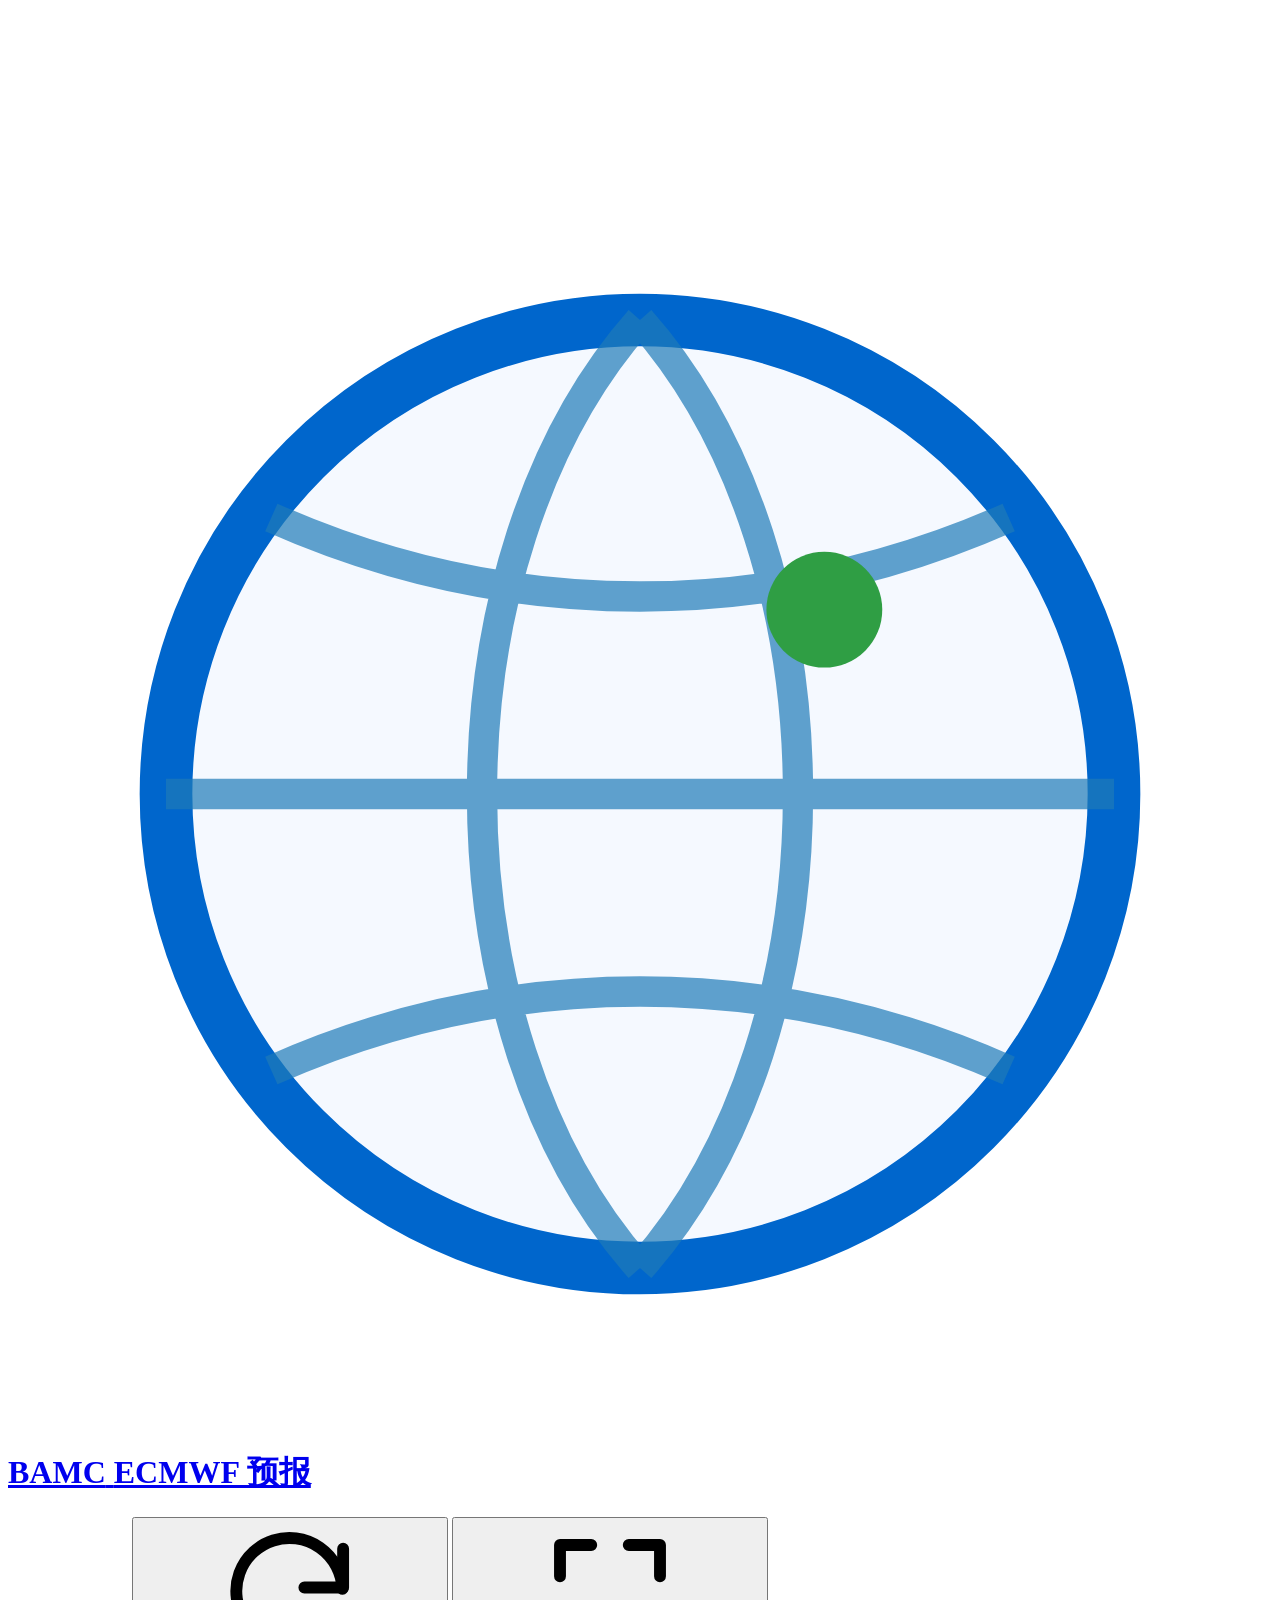
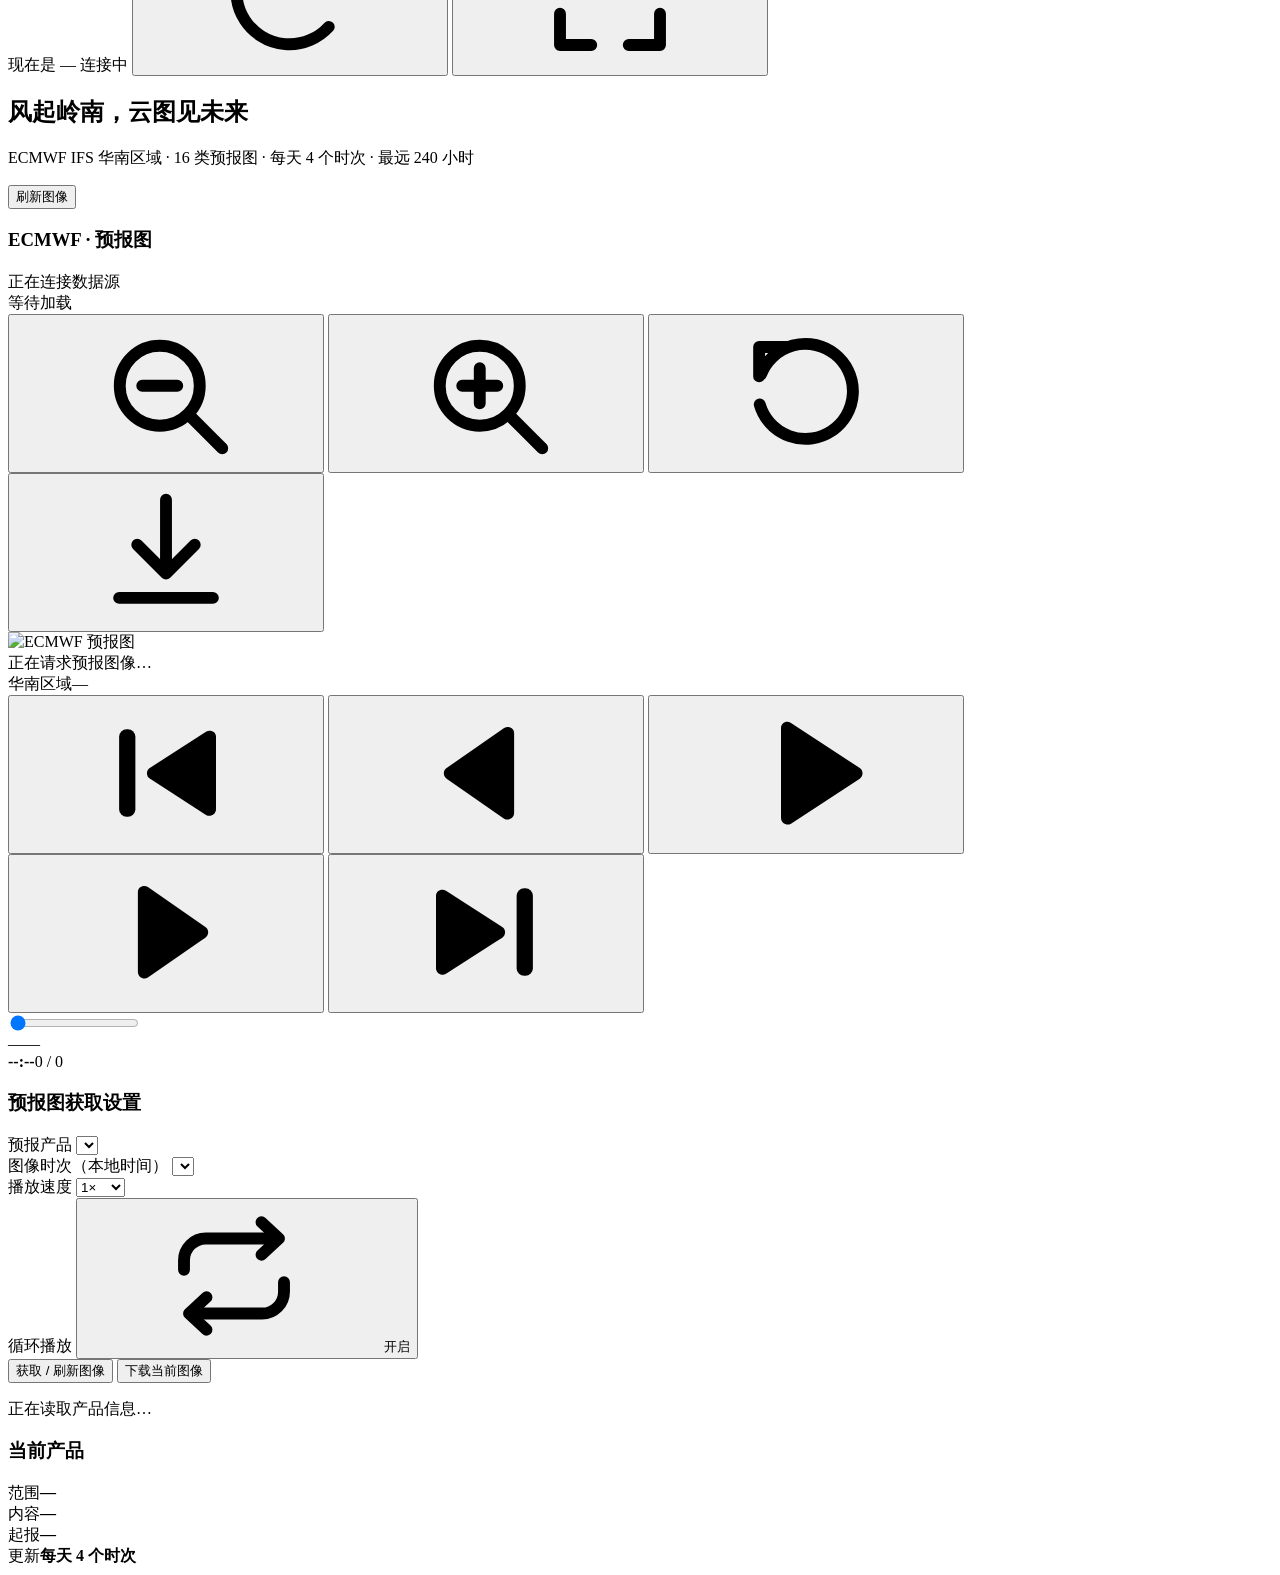
==== public/index.html @ b9a5c8c6 "chore: 初始化 BAMC_NewGen 项目（16 类预报产品、自动更新、反爬模块）" ====
<!DOCTYPE html>
<html lang="zh-CN">
<head>
<meta charset="utf-8">
<meta name="viewport" content="width=device-width, initial-scale=1, viewport-fit=cover">
<meta name="theme-color" content="#ffffff">
<meta name="description" content="BAMC ECMWF 华南预报：16 类 ECMWF IFS 预报图，每天 4 个时次，最远 240 小时。">
<title>BAMC ECMWF 预报</title>
<link rel="icon" href="data:image/svg+xml,%3Csvg xmlns='http://www.w3.org/2000/svg' viewBox='0 0 48 48'%3E%3Crect width='48' height='48' rx='12' fill='%23ffffff'/%3E%3Ccircle cx='24' cy='24' r='16' fill='none' stroke='%230066cc' stroke-width='2'/%3E%3Cpath d='M8 24h32M24 8c8 8 8 24 0 32M24 8c-8 8-8 24 0 32' fill='none' stroke='%231e7bb8' stroke-width='1.2' opacity='.7'/%3E%3C/svg%3E">
<link rel="stylesheet" href="/style.css?v=18">
</head>
<body>
<svg class="sprite" aria-hidden="true">
  <symbol id="i-play" viewBox="0 0 24 24"><path d="M8 4.8v14.4c0 .8.9 1.3 1.6.9l11-7.2c.6-.4.6-1.3 0-1.7l-11-7.2C8.9 3.5 8 4 8 4.8z"/></symbol>
  <symbol id="i-pause" viewBox="0 0 24 24"><rect x="6" y="4.5" width="4.2" height="15" rx="1.4"/><rect x="13.8" y="4.5" width="4.2" height="15" rx="1.4"/></symbol>
  <symbol id="i-first" viewBox="0 0 24 24"><rect x="4.5" y="5" width="2.6" height="14" rx="1.2"/><path d="M20 6.2v11.6c0 .8-.9 1.3-1.6.9l-9-5.8c-.6-.4-.6-1.3 0-1.7l9-5.8c.7-.4 1.6 0 1.6.8z"/></symbol>
  <symbol id="i-last" viewBox="0 0 24 24"><rect x="16.9" y="5" width="2.6" height="14" rx="1.2"/><path d="M4 6.2v11.6c0 .8.9 1.3 1.6.9l9-5.8c.6-.4.6-1.3 0-1.7l-9-5.8C4.9 5 4 5.4 4 6.2z"/></symbol>
  <symbol id="i-prev" viewBox="0 0 24 24"><path d="M16.5 5.6v12.8c0 .8-.9 1.3-1.6.9l-9.2-6.4c-.6-.4-.6-1.3 0-1.7l9.2-6.4c.7-.4 1.6 0 1.6.8z"/></symbol>
  <symbol id="i-next" viewBox="0 0 24 24"><path d="M7.5 5.6v12.8c0 .8.9 1.3 1.6.9l9.2-6.4c.6-.4.6-1.3 0-1.7L9.1 4.8c-.7-.4-1.6 0-1.6.8z"/></symbol>
  <symbol id="i-refresh" viewBox="0 0 24 24" fill="none" stroke="currentColor" stroke-width="1.9" stroke-linecap="round" stroke-linejoin="round"><path d="M20.4 11a8.5 8.5 0 1 0-2.2 6.1"/><path d="M20.5 4.6v6.2h-6.2"/></symbol>
  <symbol id="i-expand" viewBox="0 0 24 24" fill="none" stroke="currentColor" stroke-width="1.9" stroke-linecap="round" stroke-linejoin="round"><path d="M4 9V4h5M20 9V4h-5M4 15v5h5M20 15v5h-5"/></symbol>
  <symbol id="i-shrink" viewBox="0 0 24 24" fill="none" stroke="currentColor" stroke-width="1.9" stroke-linecap="round" stroke-linejoin="round"><path d="M9 4v5H4M15 4v5h5M9 20v-5H4M15 20v-5h5"/></symbol>
  <symbol id="i-zoom-in" viewBox="0 0 24 24" fill="none" stroke="currentColor" stroke-width="1.9" stroke-linecap="round"><circle cx="11" cy="11" r="6.4"/><path d="M15.8 15.8 21 21M11 8.2v5.6M8.2 11h5.6"/></symbol>
  <symbol id="i-zoom-out" viewBox="0 0 24 24" fill="none" stroke="currentColor" stroke-width="1.9" stroke-linecap="round"><circle cx="11" cy="11" r="6.4"/><path d="M15.8 15.8 21 21M8.2 11h5.6"/></symbol>
  <symbol id="i-reset" viewBox="0 0 24 24" fill="none" stroke="currentColor" stroke-width="1.9" stroke-linecap="round" stroke-linejoin="round"><path d="M4.5 9.5V4.8h4.7M4.8 9.2A7.6 7.6 0 1 1 4.6 14"/></symbol>
  <symbol id="i-download" viewBox="0 0 24 24" fill="none" stroke="currentColor" stroke-width="1.9" stroke-linecap="round" stroke-linejoin="round"><path d="M12 3.8v11.4M7.4 11l4.6 4.6 4.6-4.6"/><path d="M4.5 19.5h15"/></symbol>
  <symbol id="i-external" viewBox="0 0 24 24" fill="none" stroke="currentColor" stroke-width="1.9" stroke-linecap="round" stroke-linejoin="round"><path d="M14 4h6v6M20 4l-8.5 8.5"/><path d="M18.5 14v4.5a1.5 1.5 0 0 1-1.5 1.5H5.5A1.5 1.5 0 0 1 4 18.5V7a1.5 1.5 0 0 1 1.5-1.5H10"/></symbol>
  <symbol id="i-loop" viewBox="0 0 24 24" fill="none" stroke="currentColor" stroke-width="1.9" stroke-linecap="round" stroke-linejoin="round"><path d="M4 11V9.5A3.5 3.5 0 0 1 7.5 6H19"/><path d="m16.4 3.4 2.8 2.6-2.8 2.6"/><path d="M20 13v1.5a3.5 3.5 0 0 1-3.5 3.5H5"/><path d="m7.6 20.6-2.8-2.6 2.8-2.6"/></symbol>
</svg>

<div class="app">
  <header class="site-header">
    <a class="brand" href="/" aria-label="BAMC ECMWF 预报首页">
      <span class="brand-logo" aria-hidden="true">
        <svg viewBox="0 0 48 48">
          <circle cx="24" cy="24" r="18" fill="#f5f9ff" stroke="#0066cc" stroke-width="2"/>
          <path d="M6 24h36M24 6c8 9 8 27 0 36M24 6c-8 9-8 27 0 36M10 13.5c9 4 19 4 28 0M10 34.5c9-4 19-4 28 0" fill="none" stroke="#1e7bb8" stroke-width="1.15" opacity=".7"/>
          <circle cx="31" cy="17" r="2.2" fill="#2f9e44"/>
        </svg>
      </span>
      <h1><span class="bamc">BAMC</span> <span class="ec">ECMWF 预报</span></h1>
    </a>
    <div class="top-right">
      <span class="clock" id="clock">现在是 —</span>
      <span class="status" id="status"><span class="dot"></span><span id="statusText">连接中</span></span>
      <button class="icon-button" id="btnRefresh" title="刷新图像（R）" aria-label="刷新">
        <svg><use href="#i-refresh"/></svg>
      </button>
      <button class="icon-button" id="btnFullscreen" title="全屏（F）" aria-label="全屏">
        <svg><use href="#i-expand"/></svg>
      </button>
    </div>
  </header>

  <main>
    <section class="hero">
      <div>
        <h2>风起岭南，云图见未来</h2>
        <p>ECMWF IFS 华南区域 · 16 类预报图 · 每天 4 个时次 · 最远 240 小时</p>
      </div>
      <div class="actions">
        <button class="primary" id="btnHeroRefresh">刷新图像</button>
      </div>
    </section>

    <section class="layout">
      <div class="panel main-panel" id="viewerCard">
        <div class="panel-head">
          <div>
            <h3 id="imageTitle">ECMWF · 预报图</h3>
            <span class="muted" id="imageSub">正在连接数据源</span>
          </div>
          <div class="panel-actions">
            <span class="image-status" id="imageStatus">等待加载</span>
            <div class="image-tools">
              <button class="tool" id="btnZoomOut" title="缩小" aria-label="缩小"><svg><use href="#i-zoom-out"/></svg></button>
              <button class="tool" id="btnZoomIn" title="放大" aria-label="放大"><svg><use href="#i-zoom-in"/></svg></button>
              <button class="tool" id="btnZoomReset" title="复位" aria-label="复位"><svg><use href="#i-reset"/></svg></button>
              <button class="tool" id="btnDownloadIcon" title="下载当前图像" aria-label="下载"><svg><use href="#i-download"/></svg></button>
            </div>
          </div>
        </div>
        <div class="loadbar"><span id="loadbar"></span></div>

        <div class="viewer" id="viewer">
          <div class="stage" id="stage">
            <img class="layer" id="layerA" alt="ECMWF 预报图" draggable="false">
            <img class="layer" id="layerB" alt="" aria-hidden="true" draggable="false">
          </div>
          <div class="placeholder" id="placeholder">正在请求预报图像…</div>
          <div class="error-box" id="errorBox" hidden></div>
        </div>

        <div class="img-footer">
          <span class="footer-left"><span class="region-chip" id="regionBadge">华南区域</span><span id="requestInfo">—</span></span>
        </div>

        <div class="timeline">
          <div class="transport">
            <button class="tbtn" id="btnFirst" title="最早一帧" aria-label="最早"><svg><use href="#i-first"/></svg></button>
            <button class="tbtn" id="btnPrev" title="上一帧" aria-label="上一帧"><svg><use href="#i-prev"/></svg></button>
            <button class="play" id="btnPlay" title="播放 / 暂停" aria-label="播放"><svg id="playIcon"><use href="#i-play"/></svg></button>
            <button class="tbtn" id="btnNext" title="下一帧" aria-label="下一帧"><svg><use href="#i-next"/></svg></button>
            <button class="tbtn" id="btnLast" title="最新一帧" aria-label="最新"><svg><use href="#i-last"/></svg></button>
          </div>
          <div class="track">
            <input type="range" id="slider" min="0" max="0" value="0" step="1" aria-label="时间轴">
            <div class="axis"><span id="axisStart">—</span><span id="axisEnd">—</span></div>
          </div>
          <div class="time-readout"><b id="curTime">--:--</b><span id="frameIdx">0 / 0</span></div>
        </div>
      </div>

      <aside class="side">
        <div class="panel controls">
          <h3>预报图获取设置</h3>
          <div class="field">
            <label for="productSelect">预报产品</label>
            <select id="productSelect"></select>
          </div>
          <div class="field">
            <label for="timeSelect">图像时次（本地时间）</label>
            <select id="timeSelect"></select>
          </div>
          <div class="pair">
            <div class="field">
              <label for="speedSelect">播放速度</label>
              <select id="speedSelect">
                <option value="0.5">0.5×</option>
                <option value="1" selected>1×</option>
                <option value="2">2×</option>
                <option value="4">4×</option>
              </select>
            </div>
            <div class="field">
              <label>循环播放</label>
              <button class="toggle on" id="btnLoop" aria-pressed="true"><svg><use href="#i-loop"/></svg><span>开启</span></button>
            </div>
          </div>
          <button class="primary full" id="btnApply">获取 / 刷新图像</button>
          <button class="full" id="btnDownload">下载当前图像</button>
          <p class="hint" id="productNote">正在读取产品信息…</p>
        </div>

        <div class="panel info-card">
          <h3>当前产品</h3>
          <div class="meta-row"><span>范围</span><b id="metaCoverage">—</b></div>
          <div class="meta-row"><span>内容</span><b id="metaLevel">—</b></div>
          <div class="meta-row"><span>起报</span><b id="metaRun">—</b></div>
          <div class="meta-row"><span>更新</span><b>每天 4 个时次</b></div>
        </div>
      </aside>
    </section>
  </main>
</div>

<div class="toast" id="toast" role="status"></div>
<script src="/app.js?v=17"></script>
</body>
</html>
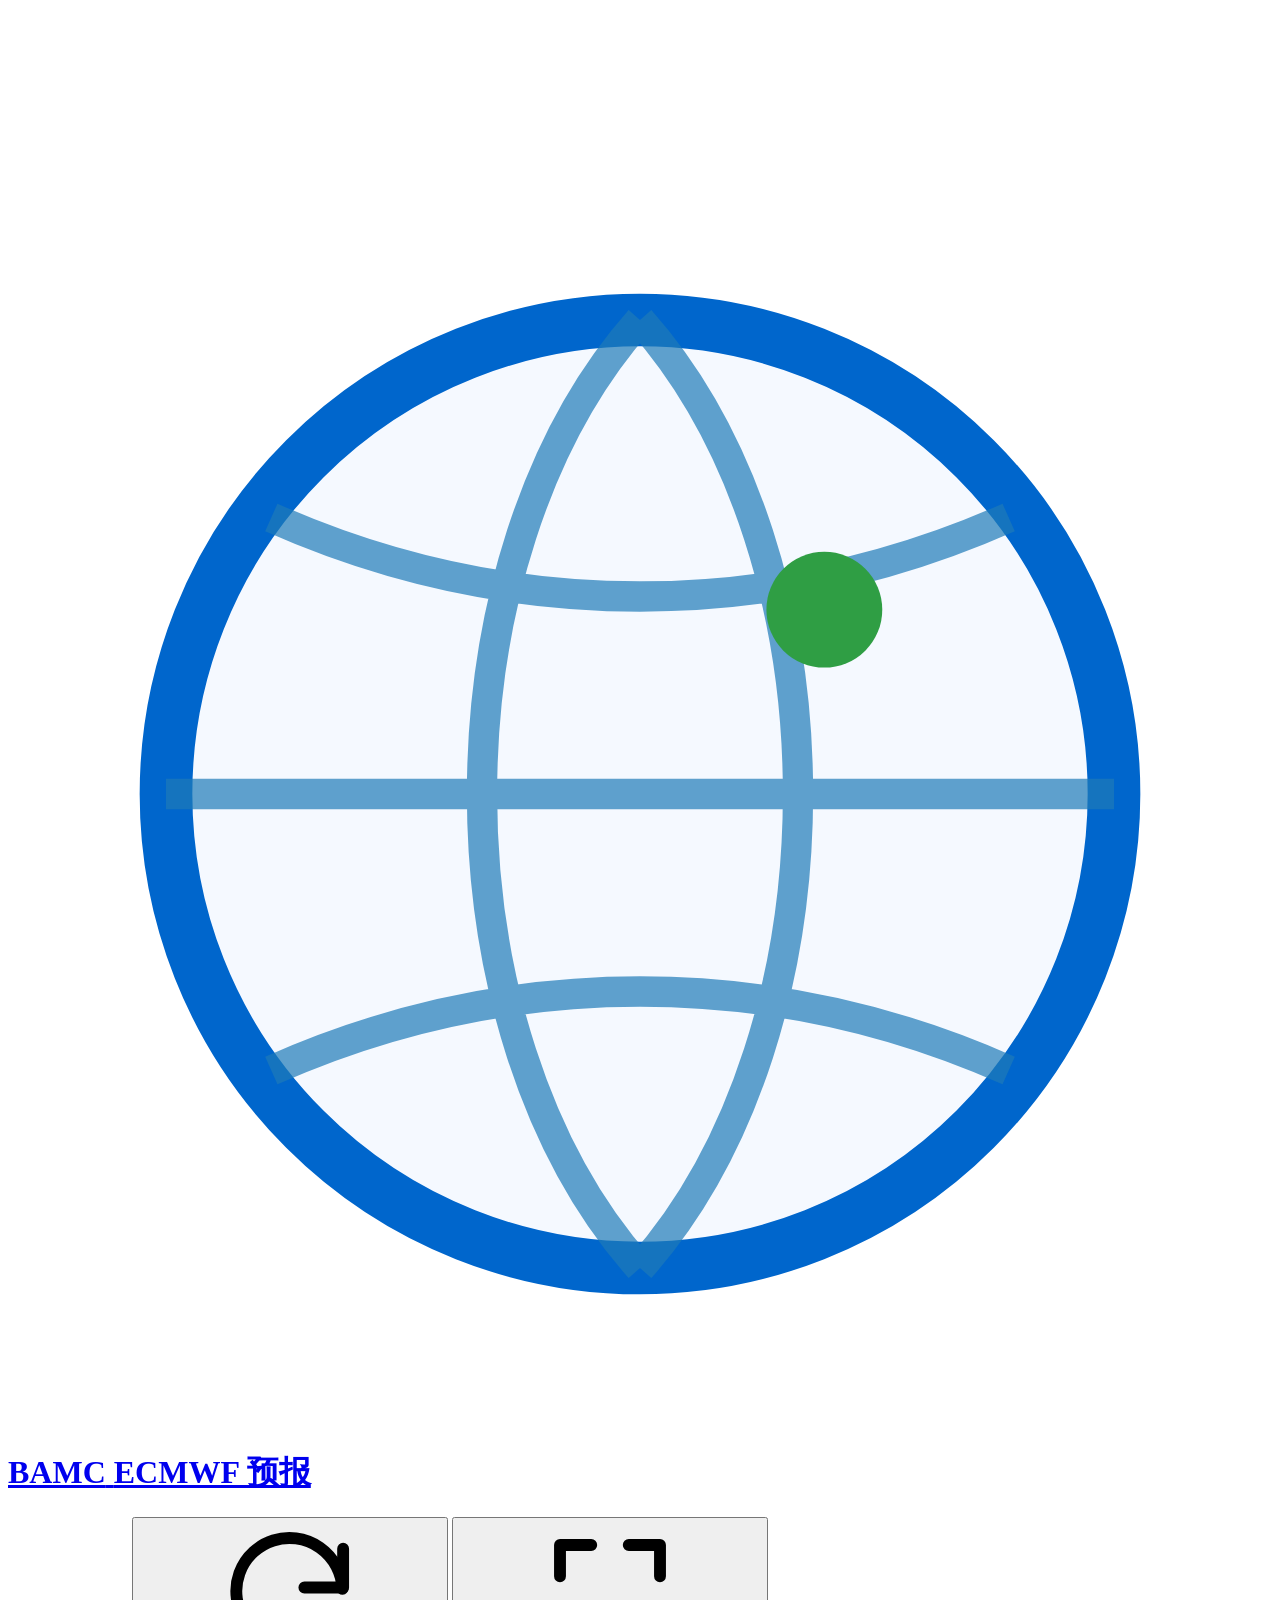
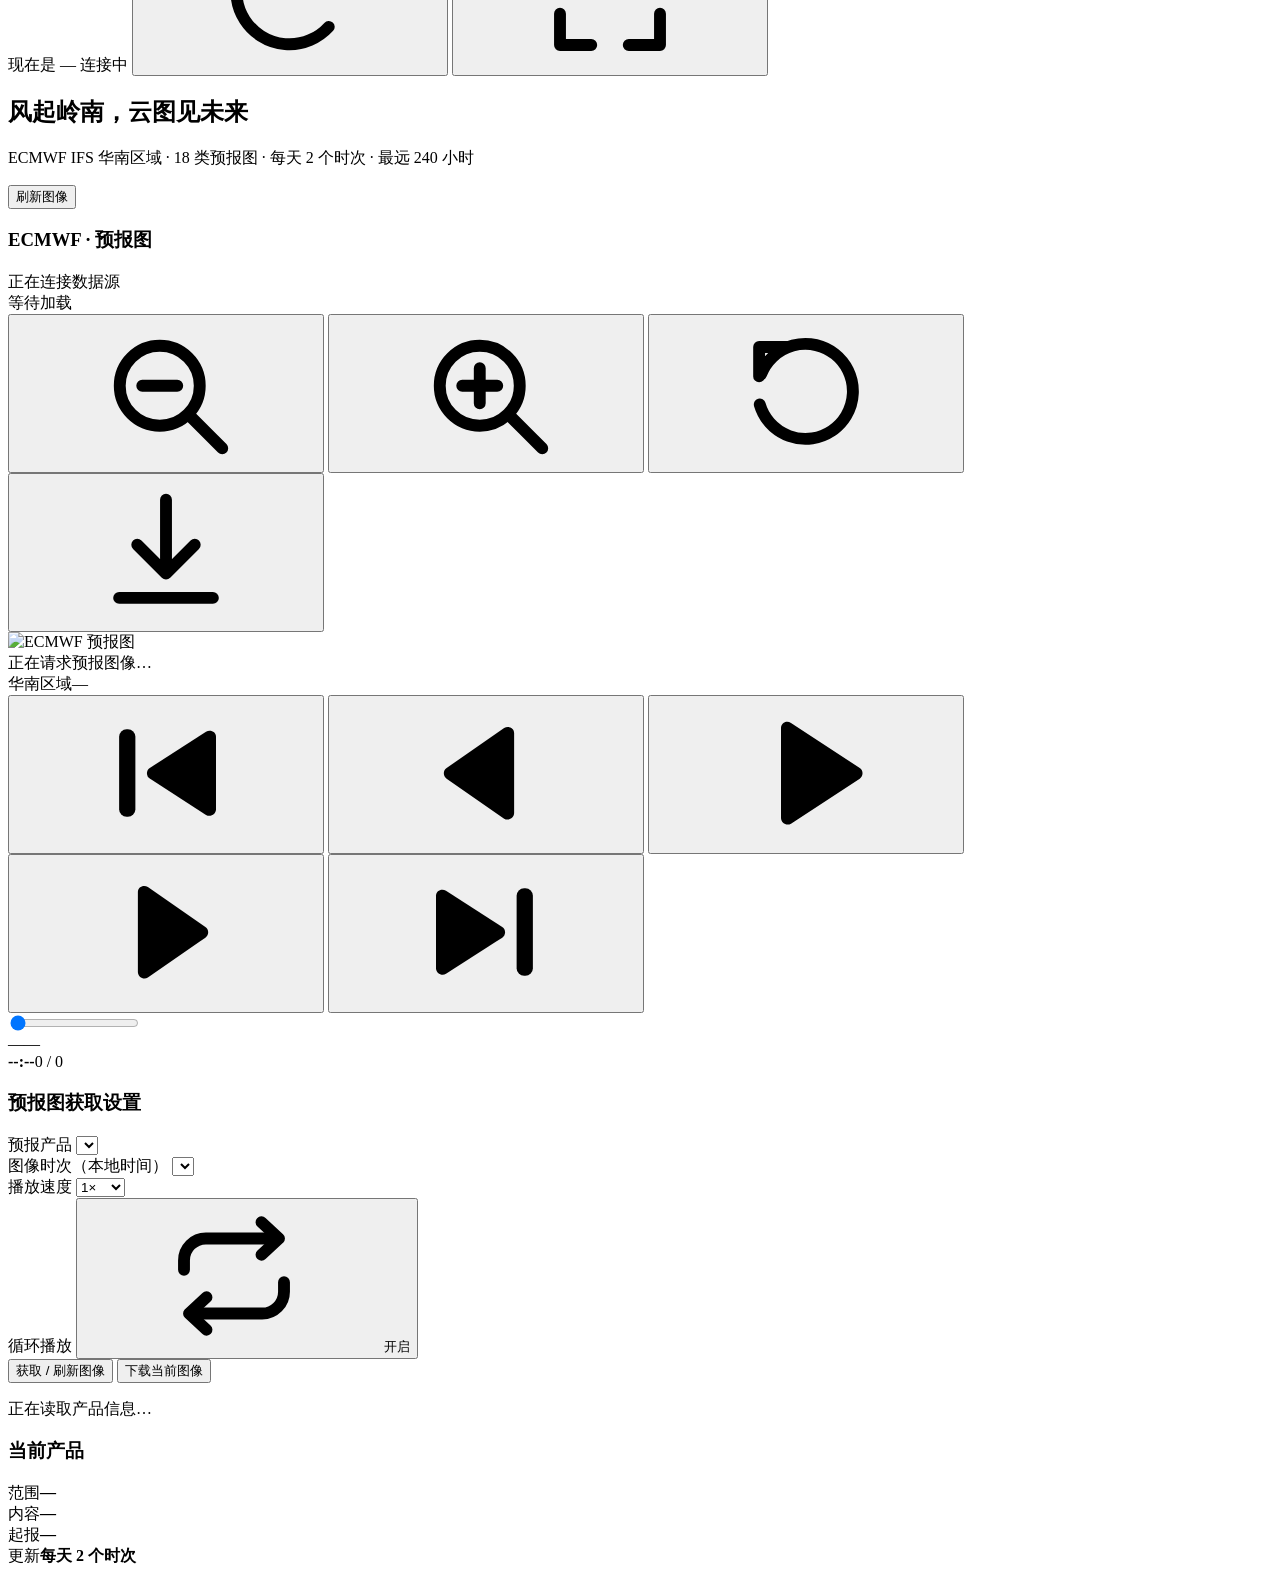
==== commit aeaf32cb: "feat: 新增 850hPa 假相当位温与 925hPa 水汽通量产品；修正 Open Data 露点/相对湿度字段" ====
--- a/public/index.html
+++ b/public/index.html
@@ -4,7 +4,7 @@
 <meta charset="utf-8">
 <meta name="viewport" content="width=device-width, initial-scale=1, viewport-fit=cover">
 <meta name="theme-color" content="#ffffff">
-<meta name="description" content="BAMC ECMWF 华南预报：16 类 ECMWF IFS 预报图，每天 4 个时次，最远 240 小时。">
+<meta name="description" content="BAMC ECMWF 华南预报：18 类 ECMWF IFS 预报图，每天 2 个时次，最远 240 小时。">
 <title>BAMC ECMWF 预报</title>
 <link rel="icon" href="data:image/svg+xml,%3Csvg xmlns='http://www.w3.org/2000/svg' viewBox='0 0 48 48'%3E%3Crect width='48' height='48' rx='12' fill='%23ffffff'/%3E%3Ccircle cx='24' cy='24' r='16' fill='none' stroke='%230066cc' stroke-width='2'/%3E%3Cpath d='M8 24h32M24 8c8 8 8 24 0 32M24 8c-8 8-8 24 0 32' fill='none' stroke='%231e7bb8' stroke-width='1.2' opacity='.7'/%3E%3C/svg%3E">
 <link rel="stylesheet" href="/style.css?v=18">
@@ -56,7 +56,7 @@
     <section class="hero">
       <div>
         <h2>风起岭南，云图见未来</h2>
-        <p>ECMWF IFS 华南区域 · 16 类预报图 · 每天 4 个时次 · 最远 240 小时</p>
+        <p>ECMWF IFS 华南区域 · 18 类预报图 · 每天 2 个时次 · 最远 240 小时</p>
       </div>
       <div class="actions">
         <button class="primary" id="btnHeroRefresh">刷新图像</button>
@@ -147,7 +147,7 @@
           <div class="meta-row"><span>范围</span><b id="metaCoverage">—</b></div>
           <div class="meta-row"><span>内容</span><b id="metaLevel">—</b></div>
           <div class="meta-row"><span>起报</span><b id="metaRun">—</b></div>
-          <div class="meta-row"><span>更新</span><b>每天 4 个时次</b></div>
+          <div class="meta-row"><span>更新</span><b>每天 2 个时次</b></div>
         </div>
       </aside>
     </section>
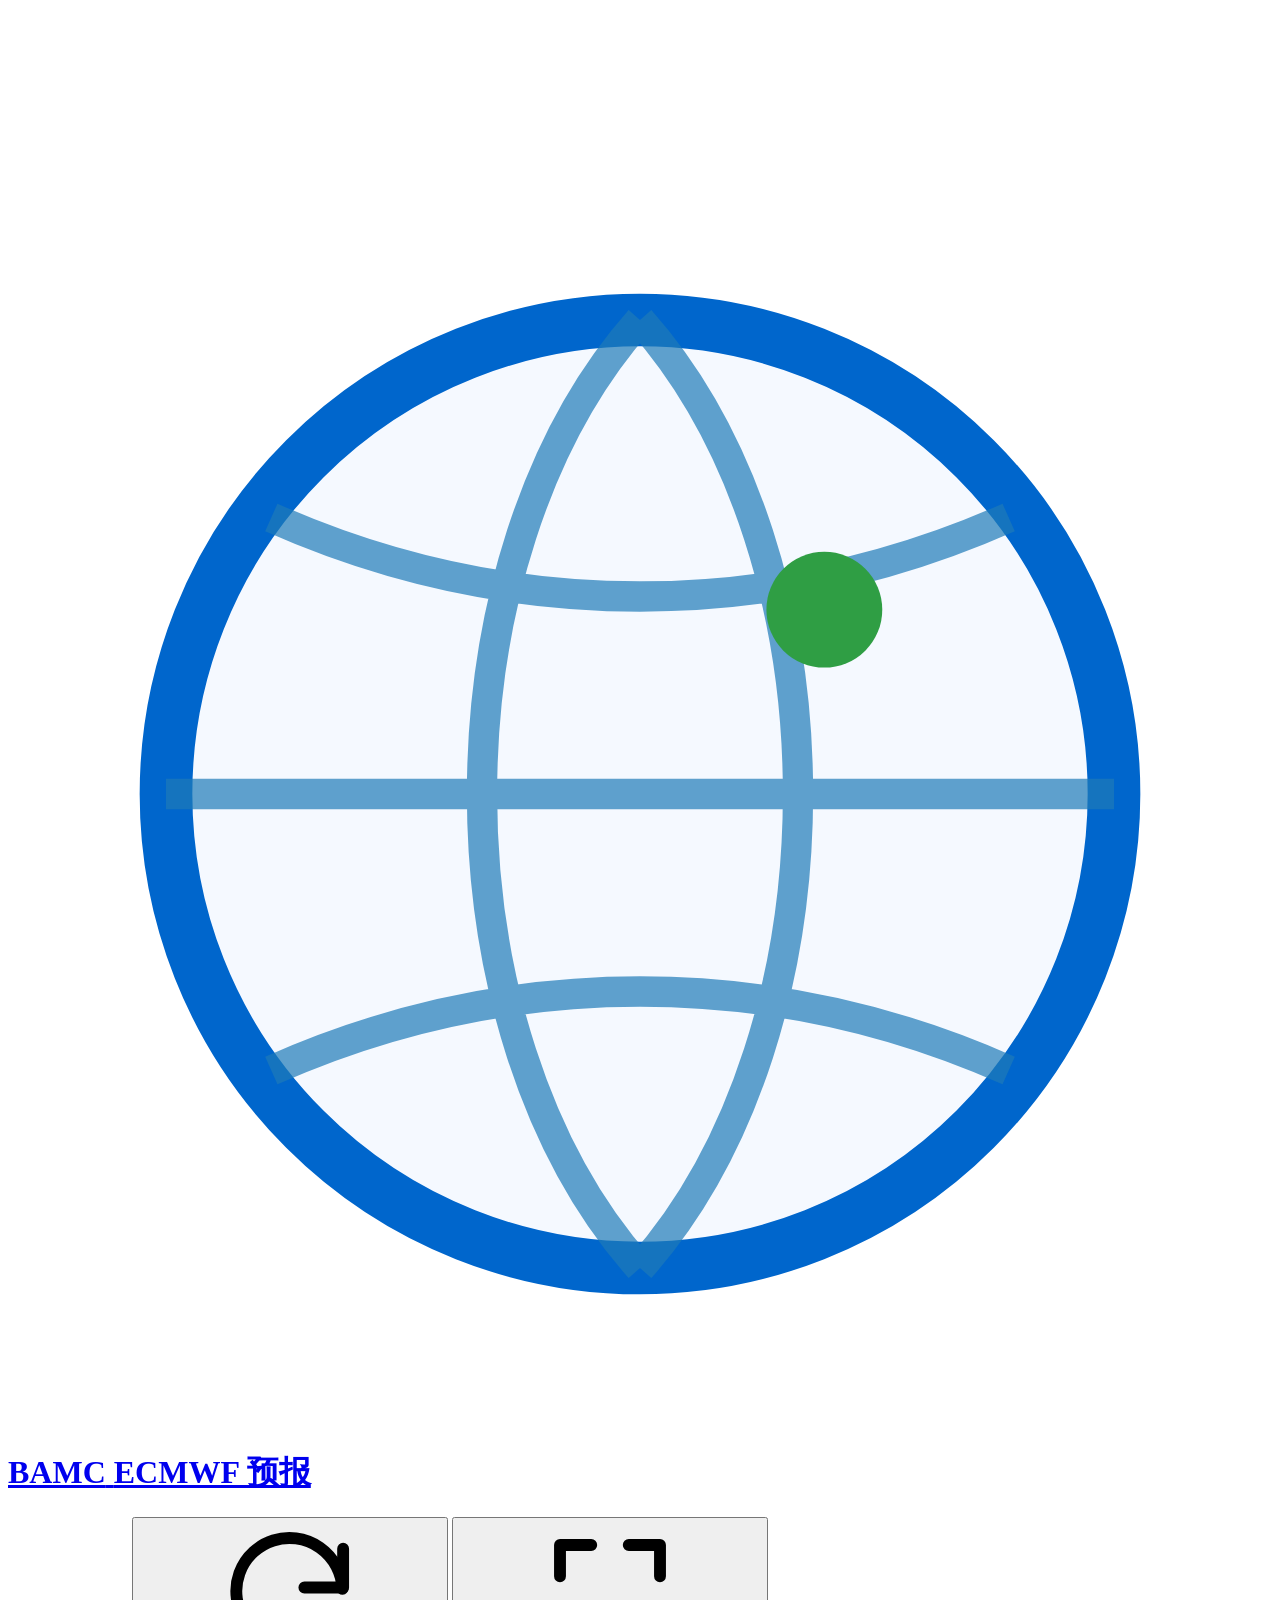
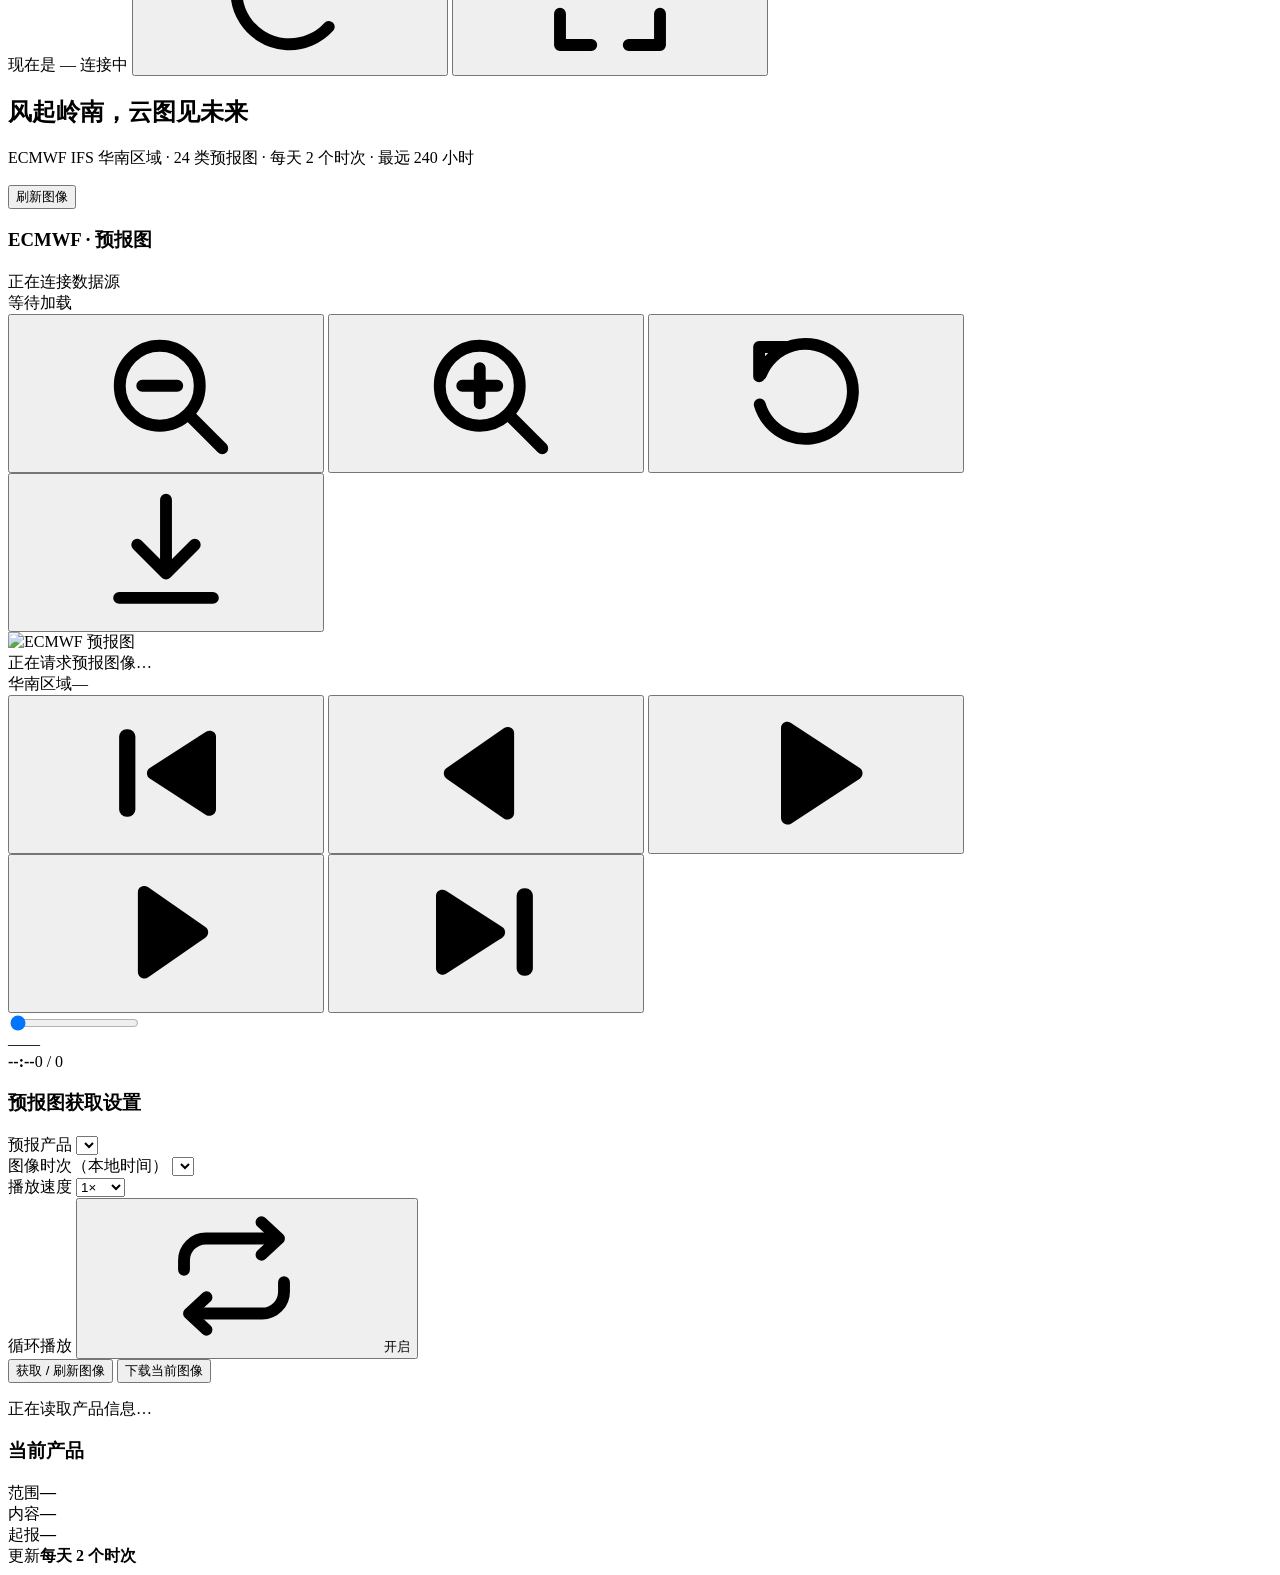
==== commit 5b94a635: "feat: 新增 6 类诊断产品（Showalter、200hPa 流线+散度、风切变、温差、涡度、θse 差）" ====
--- a/public/index.html
+++ b/public/index.html
@@ -4,7 +4,7 @@
 <meta charset="utf-8">
 <meta name="viewport" content="width=device-width, initial-scale=1, viewport-fit=cover">
 <meta name="theme-color" content="#ffffff">
-<meta name="description" content="BAMC ECMWF 华南预报：18 类 ECMWF IFS 预报图，每天 2 个时次，最远 240 小时。">
+<meta name="description" content="BAMC ECMWF 华南预报：24 类 ECMWF IFS 预报图，每天 2 个时次，最远 240 小时。">
 <title>BAMC ECMWF 预报</title>
 <link rel="icon" href="data:image/svg+xml,%3Csvg xmlns='http://www.w3.org/2000/svg' viewBox='0 0 48 48'%3E%3Crect width='48' height='48' rx='12' fill='%23ffffff'/%3E%3Ccircle cx='24' cy='24' r='16' fill='none' stroke='%230066cc' stroke-width='2'/%3E%3Cpath d='M8 24h32M24 8c8 8 8 24 0 32M24 8c-8 8-8 24 0 32' fill='none' stroke='%231e7bb8' stroke-width='1.2' opacity='.7'/%3E%3C/svg%3E">
 <link rel="stylesheet" href="/style.css?v=18">
@@ -56,7 +56,7 @@
     <section class="hero">
       <div>
         <h2>风起岭南，云图见未来</h2>
-        <p>ECMWF IFS 华南区域 · 18 类预报图 · 每天 2 个时次 · 最远 240 小时</p>
+        <p>ECMWF IFS 华南区域 · 24 类预报图 · 每天 2 个时次 · 最远 240 小时</p>
       </div>
       <div class="actions">
         <button class="primary" id="btnHeroRefresh">刷新图像</button>
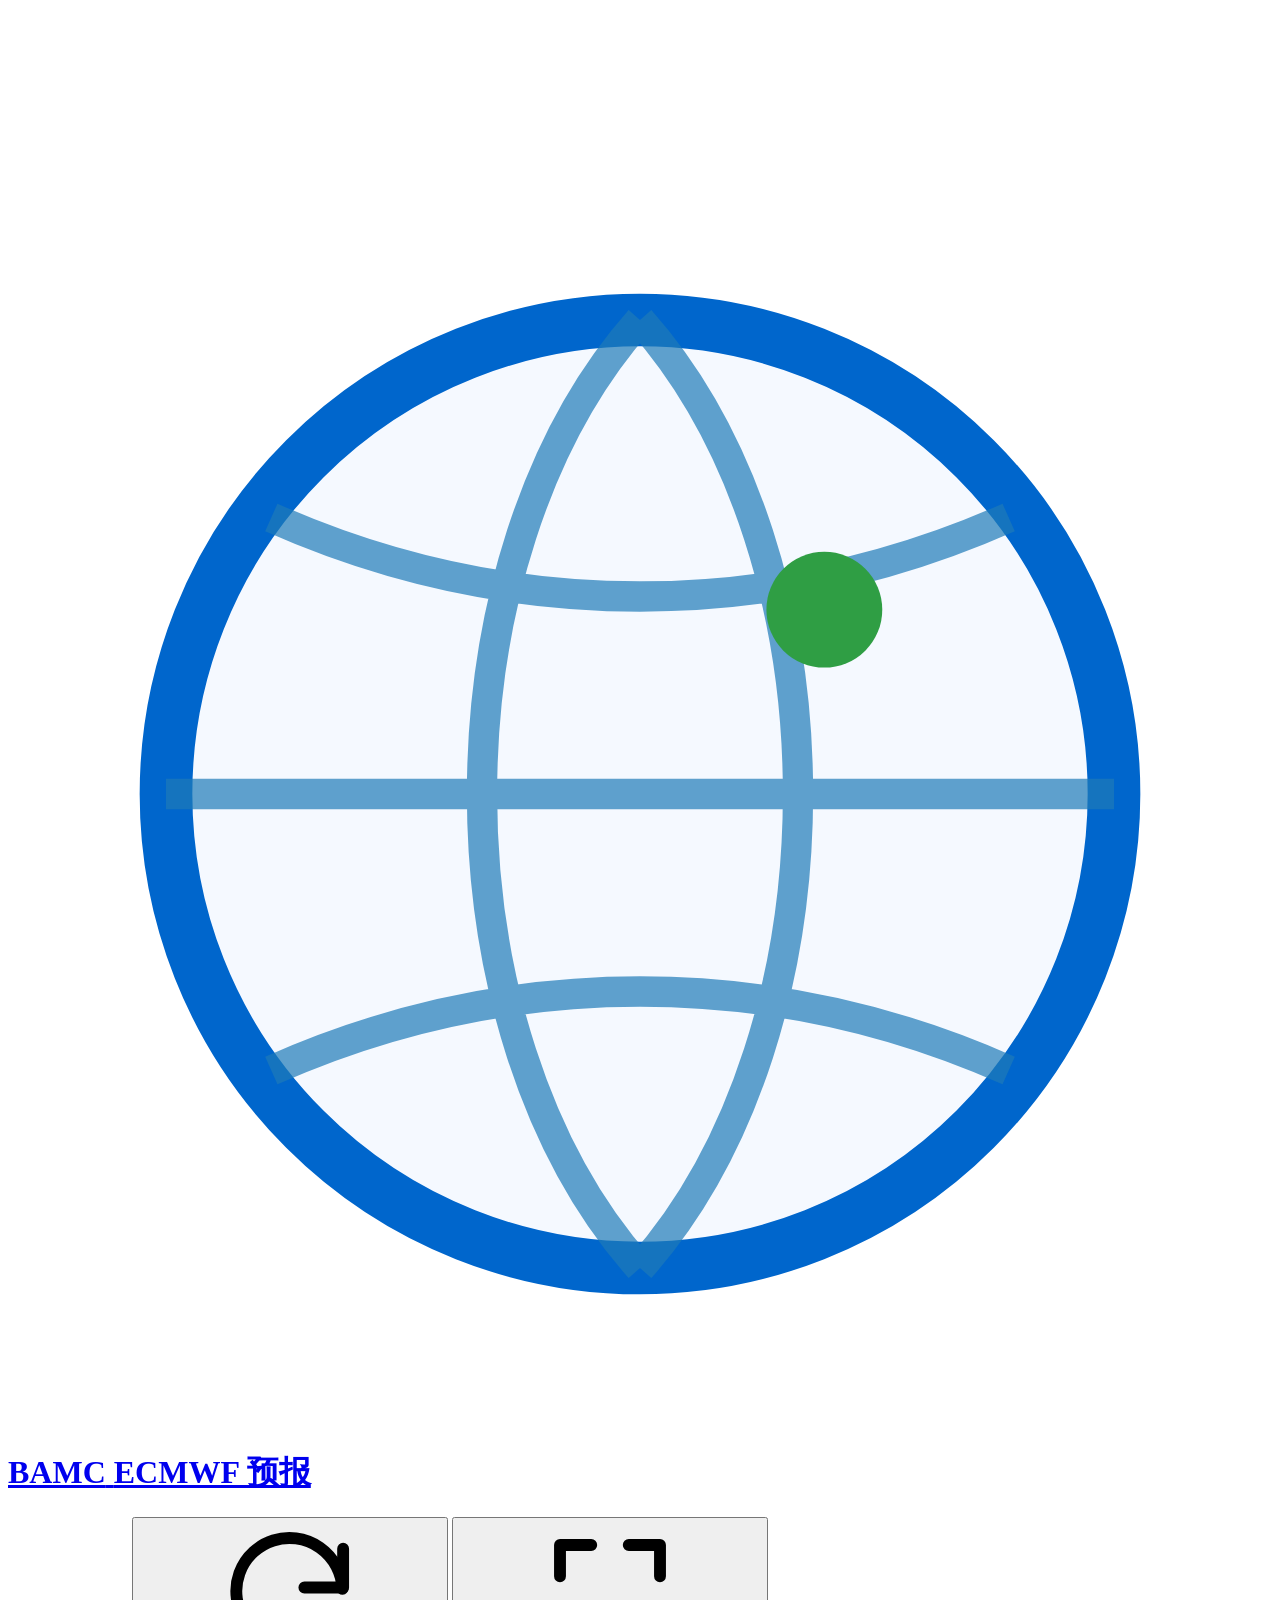
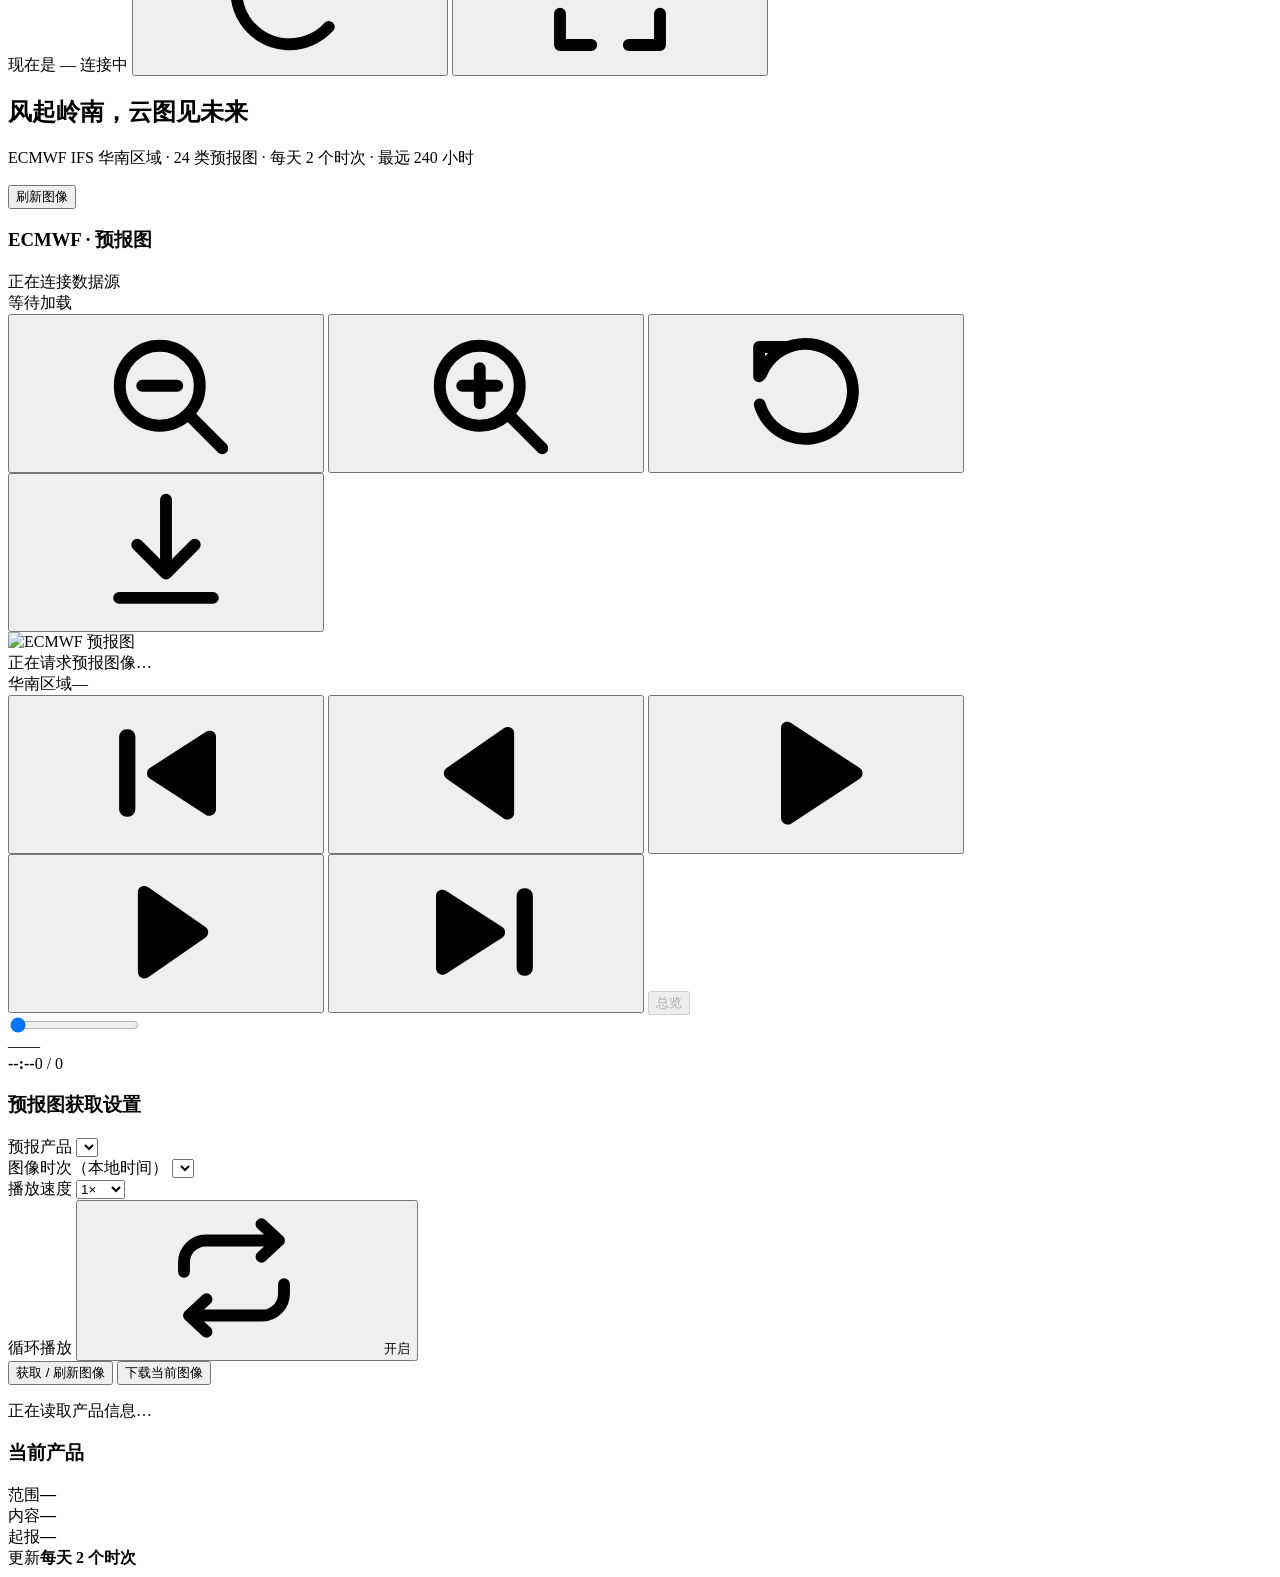
==== commit b61e6874: "feat: 每个产品增加 19 帧总览（每 12h 拼图 + 共享色标）与站点“总览”按钮" ====
--- a/public/index.html
+++ b/public/index.html
@@ -7,7 +7,7 @@
 <meta name="description" content="BAMC ECMWF 华南预报：24 类 ECMWF IFS 预报图，每天 2 个时次，最远 240 小时。">
 <title>BAMC ECMWF 预报</title>
 <link rel="icon" href="data:image/svg+xml,%3Csvg xmlns='http://www.w3.org/2000/svg' viewBox='0 0 48 48'%3E%3Crect width='48' height='48' rx='12' fill='%23ffffff'/%3E%3Ccircle cx='24' cy='24' r='16' fill='none' stroke='%230066cc' stroke-width='2'/%3E%3Cpath d='M8 24h32M24 8c8 8 8 24 0 32M24 8c-8 8-8 24 0 32' fill='none' stroke='%231e7bb8' stroke-width='1.2' opacity='.7'/%3E%3C/svg%3E">
-<link rel="stylesheet" href="/style.css?v=18">
+<link rel="stylesheet" href="/style.css?v=19">
 </head>
 <body>
 <svg class="sprite" aria-hidden="true">
@@ -102,6 +102,7 @@
             <button class="play" id="btnPlay" title="播放 / 暂停" aria-label="播放"><svg id="playIcon"><use href="#i-play"/></svg></button>
             <button class="tbtn" id="btnNext" title="下一帧" aria-label="下一帧"><svg><use href="#i-next"/></svg></button>
             <button class="tbtn" id="btnLast" title="最新一帧" aria-label="最新"><svg><use href="#i-last"/></svg></button>
+            <button class="tbtn ovbtn" id="btnOverview" title="总览（每 12 小时一帧）" aria-label="总览" disabled>总览</button>
           </div>
           <div class="track">
             <input type="range" id="slider" min="0" max="0" value="0" step="1" aria-label="时间轴">
@@ -155,6 +156,6 @@
 </div>
 
 <div class="toast" id="toast" role="status"></div>
-<script src="/app.js?v=17"></script>
+<script src="/app.js?v=18"></script>
 </body>
 </html>
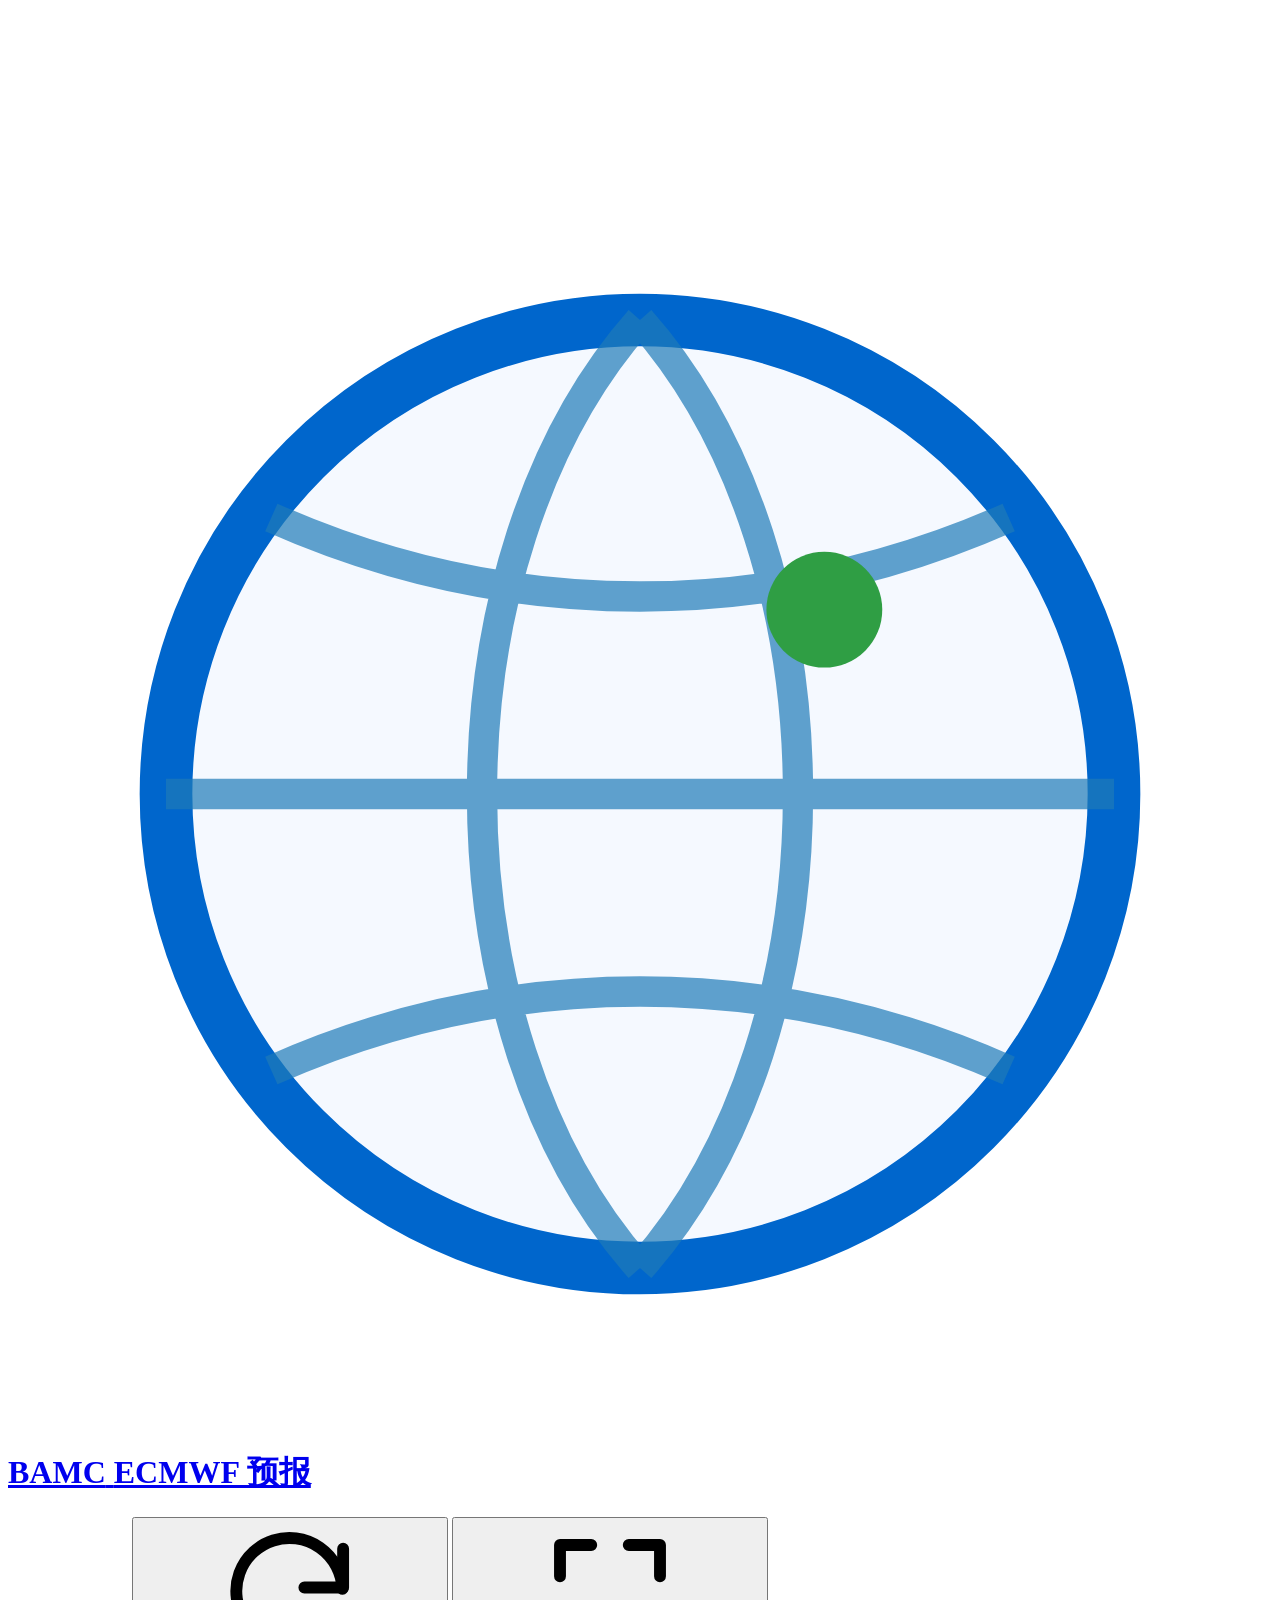
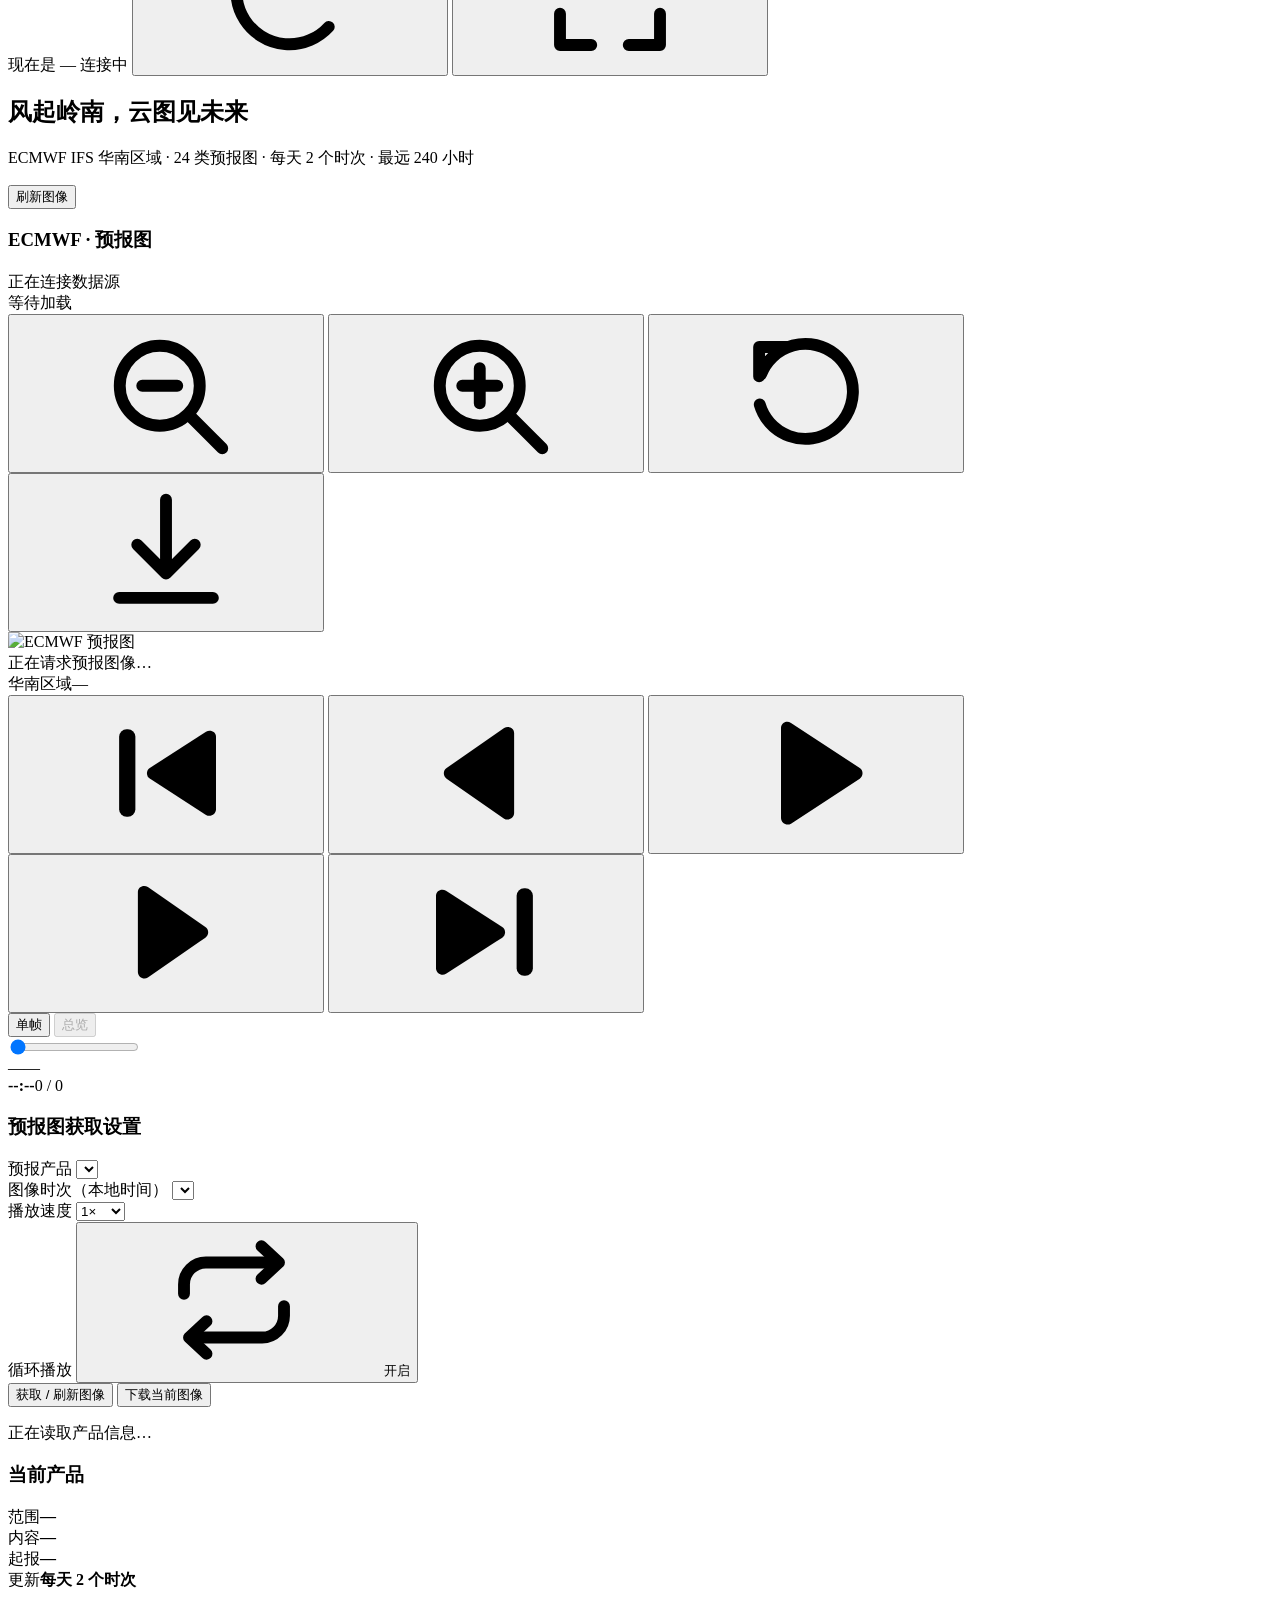
==== commit 16dbf5ca: "feat: 总览改为 AIFS 样式（底部横向共享色标 + 5x4 布局），站点加单帧/总览切换" ====
--- a/public/index.html
+++ b/public/index.html
@@ -7,7 +7,7 @@
 <meta name="description" content="BAMC ECMWF 华南预报：24 类 ECMWF IFS 预报图，每天 2 个时次，最远 240 小时。">
 <title>BAMC ECMWF 预报</title>
 <link rel="icon" href="data:image/svg+xml,%3Csvg xmlns='http://www.w3.org/2000/svg' viewBox='0 0 48 48'%3E%3Crect width='48' height='48' rx='12' fill='%23ffffff'/%3E%3Ccircle cx='24' cy='24' r='16' fill='none' stroke='%230066cc' stroke-width='2'/%3E%3Cpath d='M8 24h32M24 8c8 8 8 24 0 32M24 8c-8 8-8 24 0 32' fill='none' stroke='%231e7bb8' stroke-width='1.2' opacity='.7'/%3E%3C/svg%3E">
-<link rel="stylesheet" href="/style.css?v=19">
+<link rel="stylesheet" href="/style.css?v=20">
 </head>
 <body>
 <svg class="sprite" aria-hidden="true">
@@ -102,7 +102,10 @@
             <button class="play" id="btnPlay" title="播放 / 暂停" aria-label="播放"><svg id="playIcon"><use href="#i-play"/></svg></button>
             <button class="tbtn" id="btnNext" title="下一帧" aria-label="下一帧"><svg><use href="#i-next"/></svg></button>
             <button class="tbtn" id="btnLast" title="最新一帧" aria-label="最新"><svg><use href="#i-last"/></svg></button>
-            <button class="tbtn ovbtn" id="btnOverview" title="总览（每 12 小时一帧）" aria-label="总览" disabled>总览</button>
+            <div class="seg" role="group" aria-label="显示模式">
+              <button class="segbtn active" id="btnSingle" title="单帧时间轴">单帧</button>
+              <button class="segbtn" id="btnOverview" title="总览：+24h–+240h 每 12 小时" disabled>总览</button>
+            </div>
           </div>
           <div class="track">
             <input type="range" id="slider" min="0" max="0" value="0" step="1" aria-label="时间轴">
@@ -156,6 +159,6 @@
 </div>
 
 <div class="toast" id="toast" role="status"></div>
-<script src="/app.js?v=18"></script>
+<script src="/app.js?v=19"></script>
 </body>
 </html>
